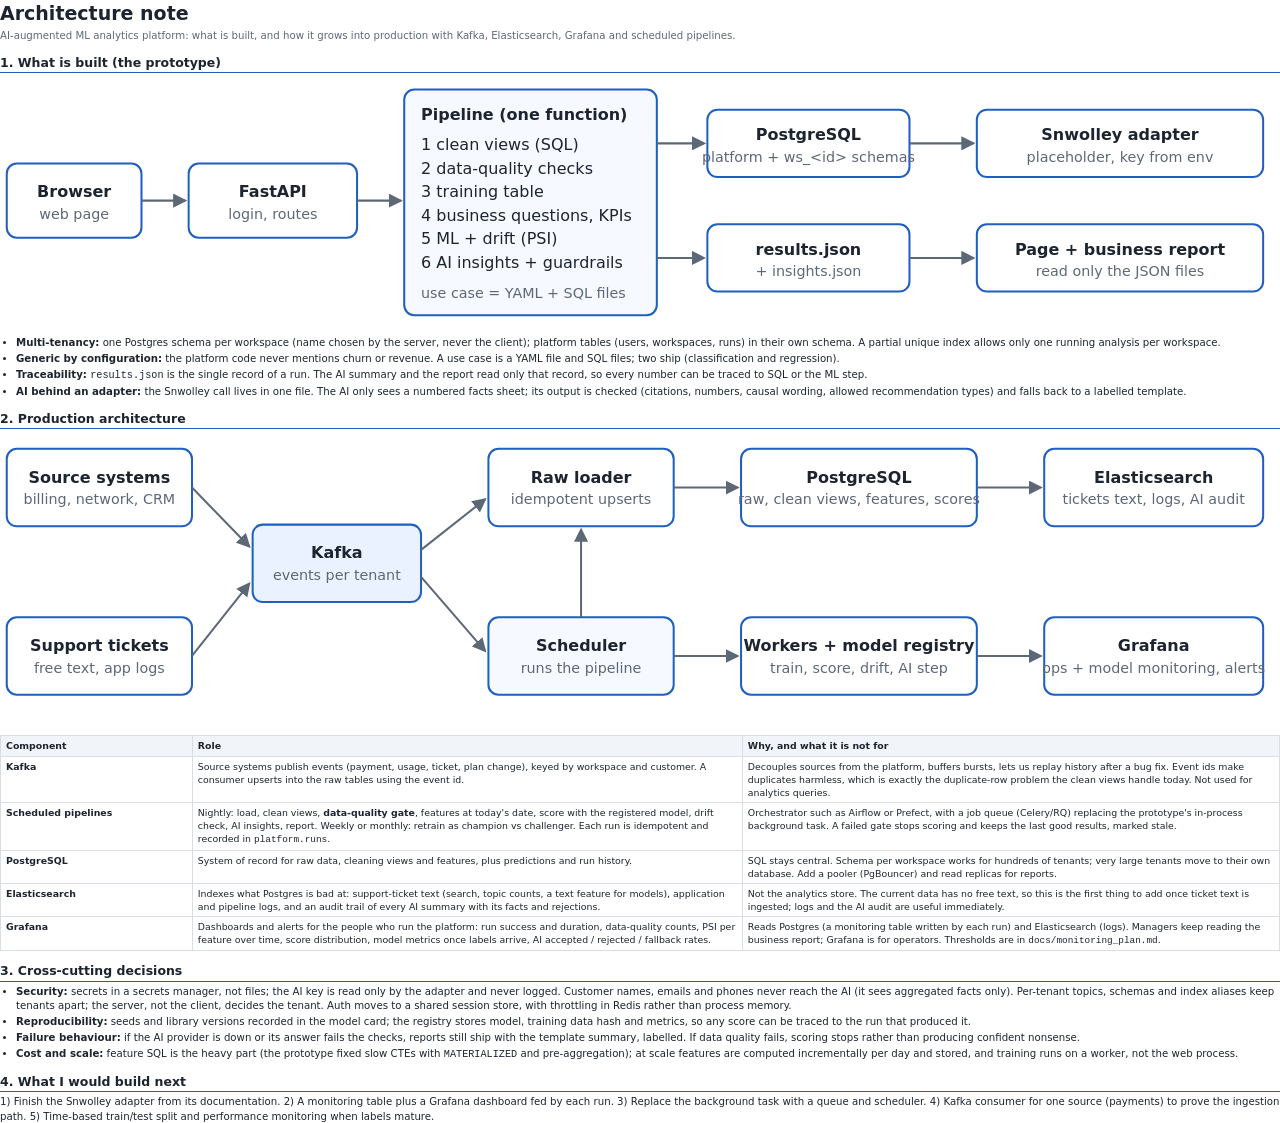
==== docs/architecture_note.html @ 97e8f60c "Add business report, README, architecture note and monitoring plan" ====
<!doctype html><html lang="en"><head><meta charset="utf-8"><title>Architecture note</title>
<style>
@page{size:A4;margin:13mm 14mm}
body{font:10.2px/1.4 system-ui,Segoe UI,Roboto,sans-serif;color:#1c2430;margin:0}
h1{font-size:19px;margin:0 0 2px}h2{font-size:12.5px;margin:11px 0 3px;border-bottom:1.5px solid #1f5fbf;padding-bottom:1px}
p{margin:3px 0}ul{margin:3px 0;padding-left:16px}li{margin:1.5px 0}
.sub{color:#5d6877;margin:0 0 6px}
table{border-collapse:collapse;width:100%;font-size:9.4px;margin:4px 0}th,td{border:1px solid #d9dee5;padding:3px 5px;vertical-align:top;text-align:left}th{background:#f1f4f8}
svg text{font:9.5px system-ui,sans-serif;fill:#1c2430}.t{font-weight:600}.m{fill:#5d6877;font-size:8.5px}
.pb{break-before:page}
</style></head><body>
<h1>Architecture note</h1>
<p class="sub">AI-augmented ML analytics platform: what is built, and how it grows into production with Kafka, Elasticsearch, Grafana and scheduled pipelines.</p>

<h2>1. What is built (the prototype)</h2>
<svg viewBox="0 0 760 150" width="100%" role="img" aria-label="Prototype architecture">
<defs><marker id="a" markerWidth="7" markerHeight="7" refX="6" refY="3.5" orient="auto"><path d="M0,0 L7,3.5 L0,7z" fill="#5d6877"/></marker></defs>
<g fill="#fff" stroke="#1f5fbf" stroke-width="1.2">
<rect x="4" y="52" width="80" height="44" rx="6"/><rect x="112" y="52" width="100" height="44" rx="6"/><rect x="240" y="8" width="150" height="134" rx="6" fill="#f6f9ff"/>
<rect x="420" y="20" width="120" height="40" rx="6"/><rect x="420" y="88" width="120" height="40" rx="6"/><rect x="580" y="20" width="170" height="40" rx="6"/><rect x="580" y="88" width="170" height="40" rx="6"/></g>
<g stroke="#5d6877" stroke-width="1.2" fill="none" marker-end="url(#a)"><path d="M84,74 H110"/><path d="M212,74 H238"/><path d="M390,40 H418"/><path d="M390,108 H418"/><path d="M540,40 H578"/><path d="M540,108 H578"/></g>
<text class="t" x="44" y="72" text-anchor="middle">Browser</text><text class="m" x="44" y="85" text-anchor="middle">web page</text>
<text class="t" x="162" y="72" text-anchor="middle">FastAPI</text><text class="m" x="162" y="85" text-anchor="middle">login, routes</text>
<text class="t" x="250" y="26">Pipeline (one function)</text>
<text x="250" y="44">1 clean views (SQL)</text><text x="250" y="58">2 data-quality checks</text><text x="250" y="72">3 training table</text><text x="250" y="86">4 business questions, KPIs</text><text x="250" y="100">5 ML + drift (PSI)</text><text x="250" y="114">6 AI insights + guardrails</text><text class="m" x="250" y="132">use case = YAML + SQL files</text>
<text class="t" x="480" y="38" text-anchor="middle">PostgreSQL</text><text class="m" x="480" y="51" text-anchor="middle">platform + ws_&lt;id&gt; schemas</text>
<text class="t" x="480" y="106" text-anchor="middle">results.json</text><text class="m" x="480" y="119" text-anchor="middle">+ insights.json</text>
<text class="t" x="665" y="38" text-anchor="middle">Snwolley adapter</text><text class="m" x="665" y="51" text-anchor="middle">placeholder, key from env</text>
<text class="t" x="665" y="106" text-anchor="middle">Page + business report</text><text class="m" x="665" y="119" text-anchor="middle">read only the JSON files</text>
</svg>
<ul>
<li><b>Multi-tenancy:</b> one Postgres schema per workspace (name chosen by the server, never the client); platform tables (users, workspaces, runs) in their own schema. A partial unique index allows only one running analysis per workspace.</li>
<li><b>Generic by configuration:</b> the platform code never mentions churn or revenue. A use case is a YAML file and SQL files; two ship (classification and regression).</li>
<li><b>Traceability:</b> <code>results.json</code> is the single record of a run. The AI summary and the report read only that record, so every number can be traced to SQL or the ML step.</li>
<li><b>AI behind an adapter:</b> the Snwolley call lives in one file. The AI only sees a numbered facts sheet; its output is checked (citations, numbers, causal wording, allowed recommendation types) and falls back to a labelled template.</li>
</ul>

<h2>2. Production architecture</h2>
<svg viewBox="0 0 760 175" width="100%" role="img" aria-label="Production architecture">
<defs><marker id="b" markerWidth="7" markerHeight="7" refX="6" refY="3.5" orient="auto"><path d="M0,0 L7,3.5 L0,7z" fill="#5d6877"/></marker></defs>
<g fill="#fff" stroke="#1f5fbf" stroke-width="1.2">
<rect x="4" y="10" width="110" height="46" rx="6"/><rect x="4" y="110" width="110" height="46" rx="6"/>
<rect x="150" y="55" width="100" height="46" rx="6" fill="#eaf2ff"/>
<rect x="290" y="10" width="110" height="46" rx="6"/><rect x="290" y="110" width="110" height="46" rx="6" fill="#f6f9ff"/>
<rect x="440" y="10" width="140" height="46" rx="6"/><rect x="440" y="110" width="140" height="46" rx="6"/>
<rect x="620" y="10" width="130" height="46" rx="6"/><rect x="620" y="110" width="130" height="46" rx="6"/></g>
<g stroke="#5d6877" stroke-width="1.2" fill="none" marker-end="url(#b)"><path d="M114,33 L148,68"/><path d="M114,133 L148,90"/><path d="M250,70 L288,40"/><path d="M250,86 L288,130"/><path d="M400,33 H438"/><path d="M400,133 H438"/><path d="M345,110 V58"/><path d="M580,33 H618"/><path d="M580,133 H618"/></g>
<text class="t" x="59" y="30" text-anchor="middle">Source systems</text><text class="m" x="59" y="43" text-anchor="middle">billing, network, CRM</text>
<text class="t" x="59" y="130" text-anchor="middle">Support tickets</text><text class="m" x="59" y="143" text-anchor="middle">free text, app logs</text>
<text class="t" x="200" y="75" text-anchor="middle">Kafka</text><text class="m" x="200" y="88" text-anchor="middle">events per tenant</text>
<text class="t" x="345" y="30" text-anchor="middle">Raw loader</text><text class="m" x="345" y="43" text-anchor="middle">idempotent upserts</text>
<text class="t" x="345" y="130" text-anchor="middle">Scheduler</text><text class="m" x="345" y="143" text-anchor="middle">runs the pipeline</text>
<text class="t" x="510" y="30" text-anchor="middle">PostgreSQL</text><text class="m" x="510" y="43" text-anchor="middle">raw, clean views, features, scores</text>
<text class="t" x="510" y="130" text-anchor="middle">Workers + model registry</text><text class="m" x="510" y="143" text-anchor="middle">train, score, drift, AI step</text>
<text class="t" x="685" y="30" text-anchor="middle">Elasticsearch</text><text class="m" x="685" y="43" text-anchor="middle">tickets text, logs, AI audit</text>
<text class="t" x="685" y="130" text-anchor="middle">Grafana</text><text class="m" x="685" y="143" text-anchor="middle">ops + model monitoring, alerts</text>
</svg>
<table>
<tr><th style="width:15%">Component</th><th style="width:43%">Role</th><th>Why, and what it is not for</th></tr>
<tr><td><b>Kafka</b></td><td>Source systems publish events (payment, usage, ticket, plan change), keyed by workspace and customer. A consumer upserts into the raw tables using the event id.</td><td>Decouples sources from the platform, buffers bursts, lets us replay history after a bug fix. Event ids make duplicates harmless, which is exactly the duplicate-row problem the clean views handle today. Not used for analytics queries.</td></tr>
<tr><td><b>Scheduled pipelines</b></td><td>Nightly: load, clean views, <b>data-quality gate</b>, features at today's date, score with the registered model, drift check, AI insights, report. Weekly or monthly: retrain as champion vs challenger. Each run is idempotent and recorded in <code>platform.runs</code>.</td><td>Orchestrator such as Airflow or Prefect, with a job queue (Celery/RQ) replacing the prototype's in-process background task. A failed gate stops scoring and keeps the last good results, marked stale.</td></tr>
<tr><td><b>PostgreSQL</b></td><td>System of record for raw data, cleaning views and features, plus predictions and run history.</td><td>SQL stays central. Schema per workspace works for hundreds of tenants; very large tenants move to their own database. Add a pooler (PgBouncer) and read replicas for reports.</td></tr>
<tr><td><b>Elasticsearch</b></td><td>Indexes what Postgres is bad at: support-ticket text (search, topic counts, a text feature for models), application and pipeline logs, and an audit trail of every AI summary with its facts and rejections.</td><td>Not the analytics store. The current data has no free text, so this is the first thing to add once ticket text is ingested; logs and the AI audit are useful immediately.</td></tr>
<tr><td><b>Grafana</b></td><td>Dashboards and alerts for the people who run the platform: run success and duration, data-quality counts, PSI per feature over time, score distribution, model metrics once labels arrive, AI accepted / rejected / fallback rates.</td><td>Reads Postgres (a monitoring table written by each run) and Elasticsearch (logs). Managers keep reading the business report; Grafana is for operators. Thresholds are in <code>docs/monitoring_plan.md</code>.</td></tr>
</table>

<h2>3. Cross-cutting decisions</h2>
<ul>
<li><b>Security:</b> secrets in a secrets manager, not files; the AI key is read only by the adapter and never logged. Customer names, emails and phones never reach the AI (it sees aggregated facts only). Per-tenant topics, schemas and index aliases keep tenants apart; the server, not the client, decides the tenant. Auth moves to a shared session store, with throttling in Redis rather than process memory.</li>
<li><b>Reproducibility:</b> seeds and library versions recorded in the model card; the registry stores model, training data hash and metrics, so any score can be traced to the run that produced it.</li>
<li><b>Failure behaviour:</b> if the AI provider is down or its answer fails the checks, reports still ship with the template summary, labelled. If data quality fails, scoring stops rather than producing confident nonsense.</li>
<li><b>Cost and scale:</b> feature SQL is the heavy part (the prototype fixed slow CTEs with <code>MATERIALIZED</code> and pre-aggregation); at scale features are computed incrementally per day and stored, and training runs on a worker, not the web process.</li>
</ul>

<h2>4. What I would build next</h2>
<p>1) Finish the Snwolley adapter from its documentation. 2) A monitoring table plus a Grafana dashboard fed by each run. 3) Replace the background task with a queue and scheduler. 4) Kafka consumer for one source (payments) to prove the ingestion path. 5) Time-based train/test split and performance monitoring when labels mature.</p>
</body></html>
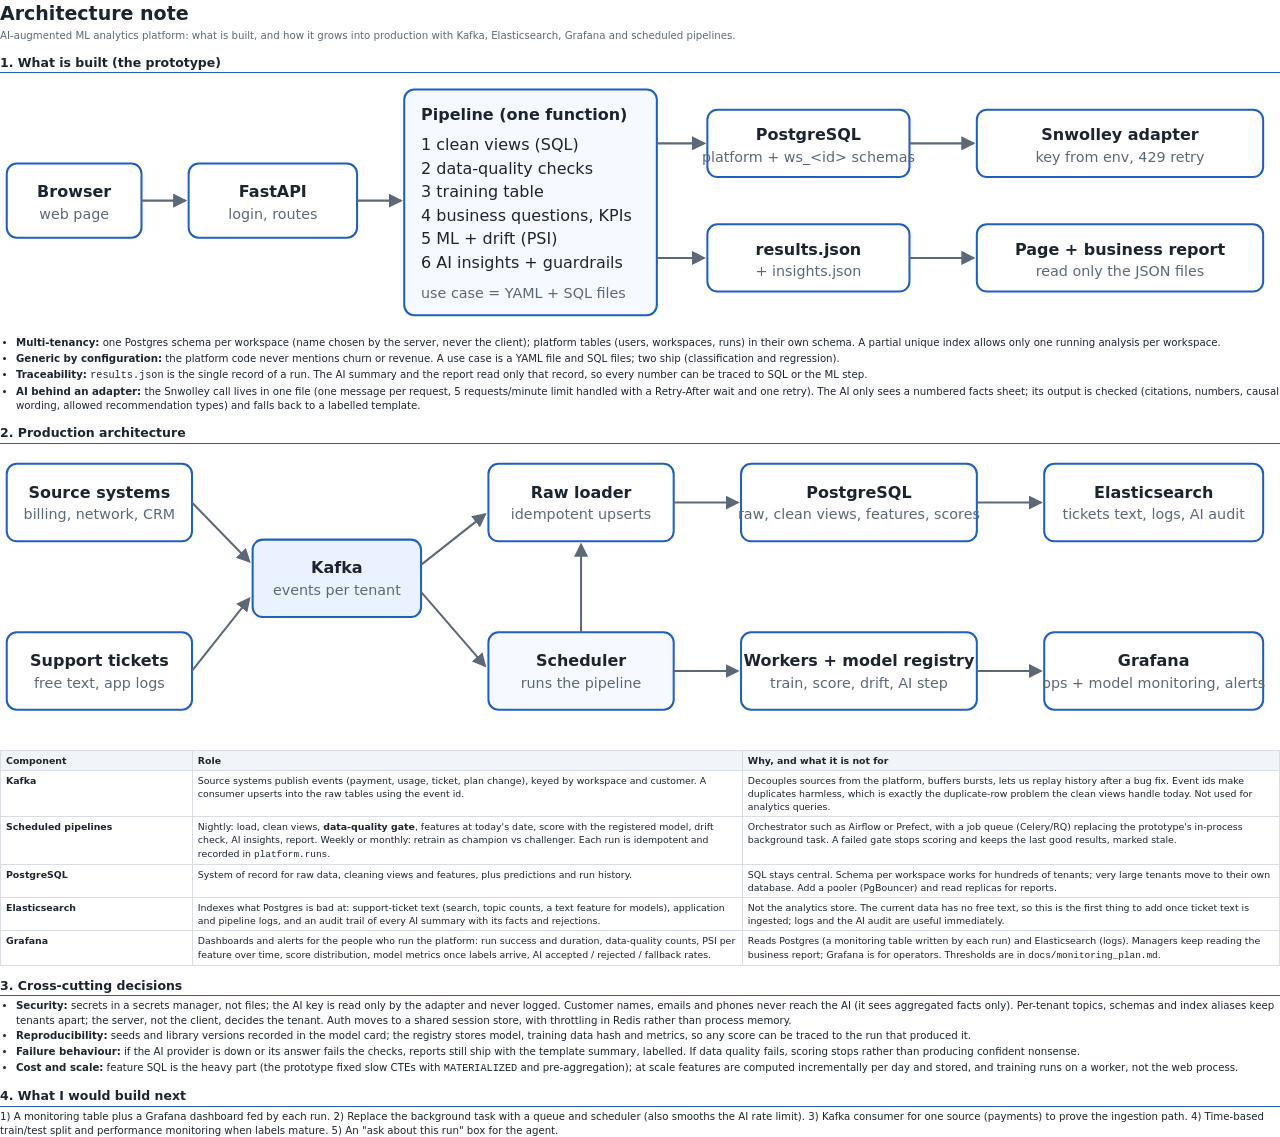
==== commit 5f698d5d: "Wire up Snwolley adapter" ====
--- a/docs/architecture_note.html
+++ b/docs/architecture_note.html
@@ -25,14 +25,14 @@
 <text x="250" y="44">1 clean views (SQL)</text><text x="250" y="58">2 data-quality checks</text><text x="250" y="72">3 training table</text><text x="250" y="86">4 business questions, KPIs</text><text x="250" y="100">5 ML + drift (PSI)</text><text x="250" y="114">6 AI insights + guardrails</text><text class="m" x="250" y="132">use case = YAML + SQL files</text>
 <text class="t" x="480" y="38" text-anchor="middle">PostgreSQL</text><text class="m" x="480" y="51" text-anchor="middle">platform + ws_&lt;id&gt; schemas</text>
 <text class="t" x="480" y="106" text-anchor="middle">results.json</text><text class="m" x="480" y="119" text-anchor="middle">+ insights.json</text>
-<text class="t" x="665" y="38" text-anchor="middle">Snwolley adapter</text><text class="m" x="665" y="51" text-anchor="middle">placeholder, key from env</text>
+<text class="t" x="665" y="38" text-anchor="middle">Snwolley adapter</text><text class="m" x="665" y="51" text-anchor="middle">key from env, 429 retry</text>
 <text class="t" x="665" y="106" text-anchor="middle">Page + business report</text><text class="m" x="665" y="119" text-anchor="middle">read only the JSON files</text>
 </svg>
 <ul>
 <li><b>Multi-tenancy:</b> one Postgres schema per workspace (name chosen by the server, never the client); platform tables (users, workspaces, runs) in their own schema. A partial unique index allows only one running analysis per workspace.</li>
 <li><b>Generic by configuration:</b> the platform code never mentions churn or revenue. A use case is a YAML file and SQL files; two ship (classification and regression).</li>
 <li><b>Traceability:</b> <code>results.json</code> is the single record of a run. The AI summary and the report read only that record, so every number can be traced to SQL or the ML step.</li>
-<li><b>AI behind an adapter:</b> the Snwolley call lives in one file. The AI only sees a numbered facts sheet; its output is checked (citations, numbers, causal wording, allowed recommendation types) and falls back to a labelled template.</li>
+<li><b>AI behind an adapter:</b> the Snwolley call lives in one file (one message per request, 5 requests/minute limit handled with a Retry-After wait and one retry). The AI only sees a numbered facts sheet; its output is checked (citations, numbers, causal wording, allowed recommendation types) and falls back to a labelled template.</li>
 </ul>
 
 <h2>2. Production architecture</h2>
@@ -73,5 +73,5 @@
 </ul>
 
 <h2>4. What I would build next</h2>
-<p>1) Finish the Snwolley adapter from its documentation. 2) A monitoring table plus a Grafana dashboard fed by each run. 3) Replace the background task with a queue and scheduler. 4) Kafka consumer for one source (payments) to prove the ingestion path. 5) Time-based train/test split and performance monitoring when labels mature.</p>
+<p>1) A monitoring table plus a Grafana dashboard fed by each run. 2) Replace the background task with a queue and scheduler (also smooths the AI rate limit). 3) Kafka consumer for one source (payments) to prove the ingestion path. 4) Time-based train/test split and performance monitoring when labels mature. 5) An "ask about this run" box for the agent.</p>
 </body></html>
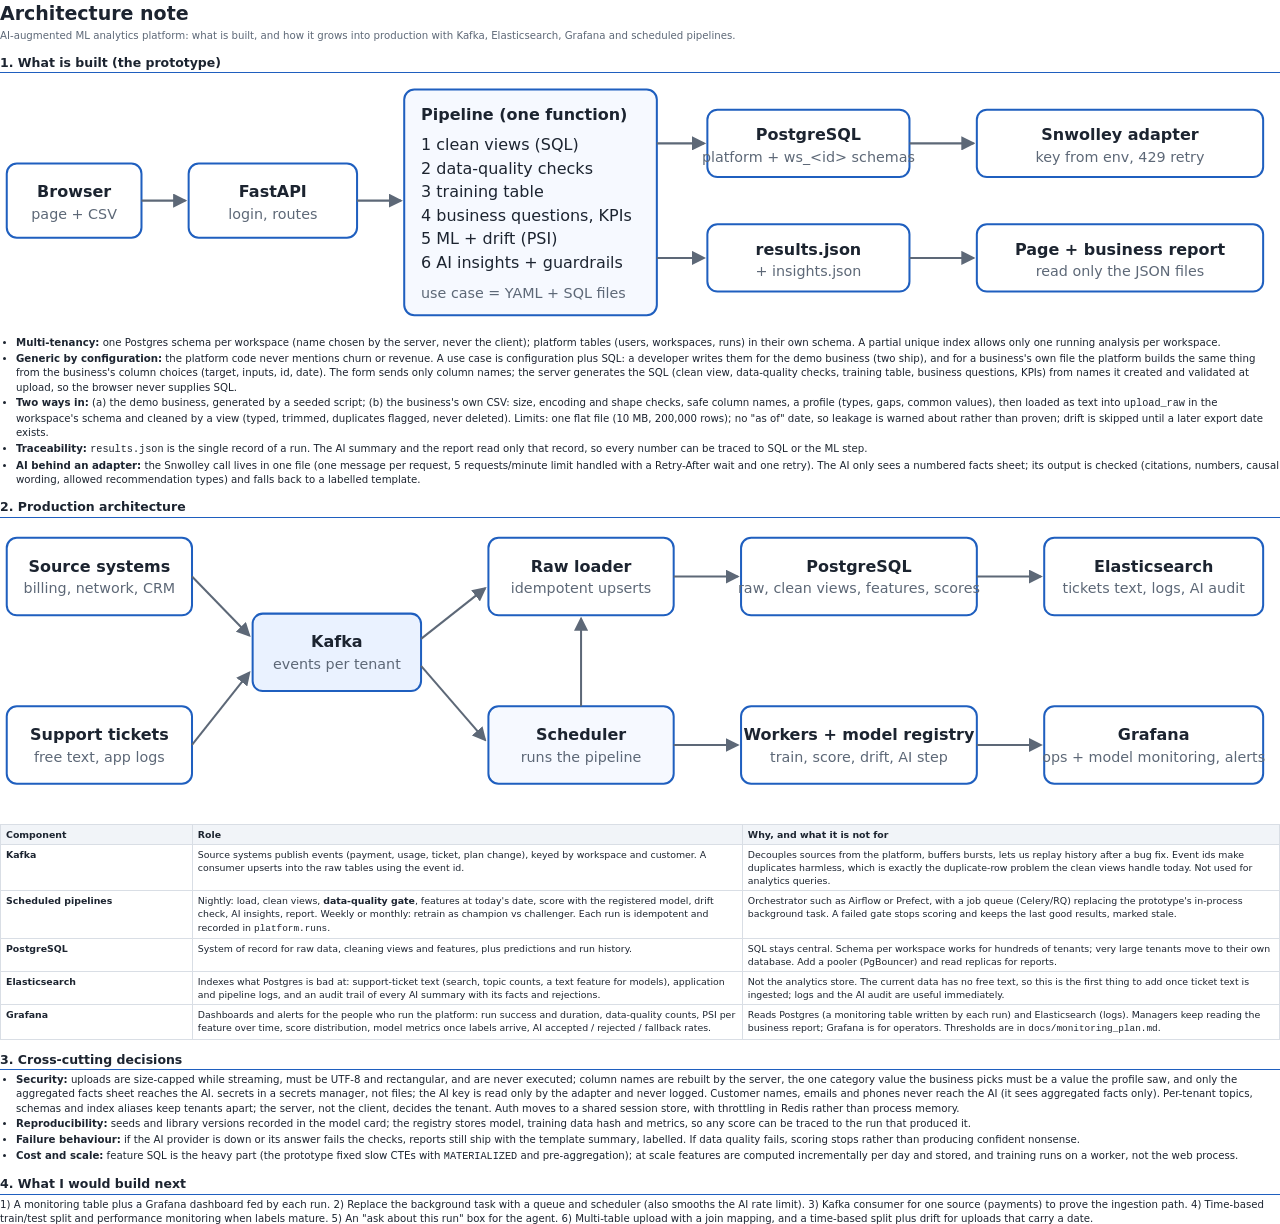
==== commit 20db7d73: "Add own-data upload, tests and docs" ====
--- a/docs/architecture_note.html
+++ b/docs/architecture_note.html
@@ -19,7 +19,7 @@
 <rect x="4" y="52" width="80" height="44" rx="6"/><rect x="112" y="52" width="100" height="44" rx="6"/><rect x="240" y="8" width="150" height="134" rx="6" fill="#f6f9ff"/>
 <rect x="420" y="20" width="120" height="40" rx="6"/><rect x="420" y="88" width="120" height="40" rx="6"/><rect x="580" y="20" width="170" height="40" rx="6"/><rect x="580" y="88" width="170" height="40" rx="6"/></g>
 <g stroke="#5d6877" stroke-width="1.2" fill="none" marker-end="url(#a)"><path d="M84,74 H110"/><path d="M212,74 H238"/><path d="M390,40 H418"/><path d="M390,108 H418"/><path d="M540,40 H578"/><path d="M540,108 H578"/></g>
-<text class="t" x="44" y="72" text-anchor="middle">Browser</text><text class="m" x="44" y="85" text-anchor="middle">web page</text>
+<text class="t" x="44" y="72" text-anchor="middle">Browser</text><text class="m" x="44" y="85" text-anchor="middle">page + CSV</text>
 <text class="t" x="162" y="72" text-anchor="middle">FastAPI</text><text class="m" x="162" y="85" text-anchor="middle">login, routes</text>
 <text class="t" x="250" y="26">Pipeline (one function)</text>
 <text x="250" y="44">1 clean views (SQL)</text><text x="250" y="58">2 data-quality checks</text><text x="250" y="72">3 training table</text><text x="250" y="86">4 business questions, KPIs</text><text x="250" y="100">5 ML + drift (PSI)</text><text x="250" y="114">6 AI insights + guardrails</text><text class="m" x="250" y="132">use case = YAML + SQL files</text>
@@ -30,7 +30,8 @@
 </svg>
 <ul>
 <li><b>Multi-tenancy:</b> one Postgres schema per workspace (name chosen by the server, never the client); platform tables (users, workspaces, runs) in their own schema. A partial unique index allows only one running analysis per workspace.</li>
-<li><b>Generic by configuration:</b> the platform code never mentions churn or revenue. A use case is a YAML file and SQL files; two ship (classification and regression).</li>
+<li><b>Generic by configuration:</b> the platform code never mentions churn or revenue. A use case is configuration plus SQL: a developer writes them for the demo business (two ship), and for a business's own file the platform builds the same thing from the business's column choices (target, inputs, id, date). The form sends only column names; the server generates the SQL (clean view, data-quality checks, training table, business questions, KPIs) from names it created and validated at upload, so the browser never supplies SQL.</li>
+<li><b>Two ways in:</b> (a) the demo business, generated by a seeded script; (b) the business's own CSV: size, encoding and shape checks, safe column names, a profile (types, gaps, common values), then loaded as text into <code>upload_raw</code> in the workspace's schema and cleaned by a view (typed, trimmed, duplicates flagged, never deleted). Limits: one flat file (10 MB, 200,000 rows); no "as of" date, so leakage is warned about rather than proven; drift is skipped until a later export date exists.</li>
 <li><b>Traceability:</b> <code>results.json</code> is the single record of a run. The AI summary and the report read only that record, so every number can be traced to SQL or the ML step.</li>
 <li><b>AI behind an adapter:</b> the Snwolley call lives in one file (one message per request, 5 requests/minute limit handled with a Retry-After wait and one retry). The AI only sees a numbered facts sheet; its output is checked (citations, numbers, causal wording, allowed recommendation types) and falls back to a labelled template.</li>
 </ul>
@@ -66,12 +67,12 @@
 
 <h2>3. Cross-cutting decisions</h2>
 <ul>
-<li><b>Security:</b> secrets in a secrets manager, not files; the AI key is read only by the adapter and never logged. Customer names, emails and phones never reach the AI (it sees aggregated facts only). Per-tenant topics, schemas and index aliases keep tenants apart; the server, not the client, decides the tenant. Auth moves to a shared session store, with throttling in Redis rather than process memory.</li>
+<li><b>Security:</b> uploads are size-capped while streaming, must be UTF-8 and rectangular, and are never executed; column names are rebuilt by the server, the one category value the business picks must be a value the profile saw, and only the aggregated facts sheet reaches the AI.  secrets in a secrets manager, not files; the AI key is read only by the adapter and never logged. Customer names, emails and phones never reach the AI (it sees aggregated facts only). Per-tenant topics, schemas and index aliases keep tenants apart; the server, not the client, decides the tenant. Auth moves to a shared session store, with throttling in Redis rather than process memory.</li>
 <li><b>Reproducibility:</b> seeds and library versions recorded in the model card; the registry stores model, training data hash and metrics, so any score can be traced to the run that produced it.</li>
 <li><b>Failure behaviour:</b> if the AI provider is down or its answer fails the checks, reports still ship with the template summary, labelled. If data quality fails, scoring stops rather than producing confident nonsense.</li>
 <li><b>Cost and scale:</b> feature SQL is the heavy part (the prototype fixed slow CTEs with <code>MATERIALIZED</code> and pre-aggregation); at scale features are computed incrementally per day and stored, and training runs on a worker, not the web process.</li>
 </ul>
 
 <h2>4. What I would build next</h2>
-<p>1) A monitoring table plus a Grafana dashboard fed by each run. 2) Replace the background task with a queue and scheduler (also smooths the AI rate limit). 3) Kafka consumer for one source (payments) to prove the ingestion path. 4) Time-based train/test split and performance monitoring when labels mature. 5) An "ask about this run" box for the agent.</p>
+<p>1) A monitoring table plus a Grafana dashboard fed by each run. 2) Replace the background task with a queue and scheduler (also smooths the AI rate limit). 3) Kafka consumer for one source (payments) to prove the ingestion path. 4) Time-based train/test split and performance monitoring when labels mature. 5) An "ask about this run" box for the agent. 6) Multi-table upload with a join mapping, and a time-based split plus drift for uploads that carry a date.</p>
 </body></html>
